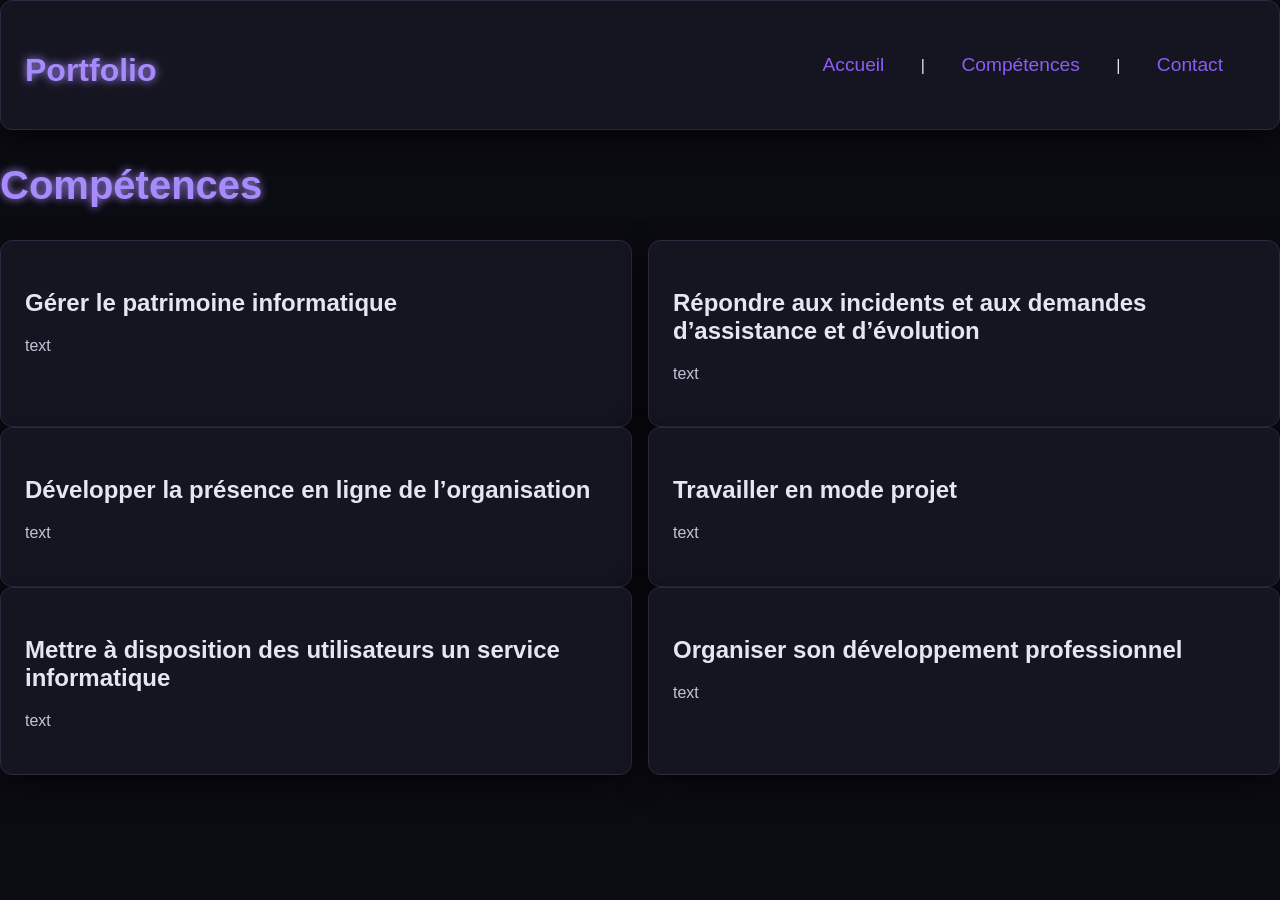
==== competences.html @ 0cbc10e7 "Add files via upload" ====
<!DOCTYPE html>
<html lang="fr">
<head>
  <meta charset="UTF-8">
  <meta name="viewport" content="width=device-width, initial-scale=1.0">
  <title>Portfolio</title>
  <link rel="stylesheet" href="css/style.css">
</head>

<body>

<header class="card" style="display:flex; justify-content:space-between; align-items:center;">
  <h2 class="glow">Portfolio</h2>
  <nav>
    <a href="index.html">Accueil</a> |
    <a href="competences.html">Compétences</a> |
    <a href="#">Contact</a>
  </nav>
</header>

<section style="margin: 2rem 0;">
  <h1 class="glow">Compétences</h1>
</section>

<section style="display:grid; grid-template-columns: repeat(auto-fit, minmax(250px, 1fr)); gap:1rem;">
  <div class="card">
    <h3>Gérer le patrimoine informatique</h3>
    <p>text</p>
  </div>

  <div class="card">
    <h3>Répondre aux incidents et aux demandes d’assistance et d’évolution</h3>
    <p>text</p>
  </div>
</section>

<section style="display:grid; grid-template-columns: repeat(auto-fit, minmax(250px, 1fr)); gap:1rem;">
  <div class="card">
    <h3>Développer la présence en ligne de l’organisation</h3>
    <p>text</p>
  </div>

  <div class="card">
   <h3>Travailler en mode projet</h3>
    <p>text</p>
  </div>
</section>

<section style="display:grid; grid-template-columns: repeat(auto-fit, minmax(250px, 1fr)); gap:1rem;">
  <div class="card">
    <h3>Mettre à disposition des utilisateurs un service informatique</h3>
    <p>text</p>
  </div>

  <div class="card">
    <h3>Organiser son développement professionnel</h3>
    <p>text</p>
  </div>
</section>

</body>
</html>
---- css/style.css ----
:root {
  /* Backgrounds */
  --bg-main: #0b0b12;
  --bg-surface: #151522;
  --bg-elevated: #1f1f35;

  /* Text */
  --text-primary: #e6e6f2;
  --text-secondary: #c3c3d6;
  --text-muted: #a8a8c0;;
  /*--text-muted: #6b6b8a;*/

  /* Accent (purple vibes) */
  --accent-primary: #6d28d9;
  --accent-secondary: #8b5cf6;
  --accent-glow: #a78bfa;

  /* Borders & UI */
  --border: #2a2a40;
  --shadow: rgba(0, 0, 0, 0.6);
}

/* === GLOBAL === */
body {
  background-color: var(--bg-main);
  color: var(--text-primary);
  font-family: 'Segoe UI', sans-serif;
  margin: 0;
  padding: 0;
}

/* === TITLES === */
h1, h2, h3, h4 {
  color: var(--text-primary);
  margin-bottom: 0.5em;
}

h1 {
  font-size: 2.5rem;
  color: var(--accent-glow);
}

h2 {
  font-size: 2rem;
}

h3 {
  font-size: 1.5rem;
}

/* === TEXT === */
p {
  color: var(--text-secondary);
  line-height: 1.6;
}

small {
  color: var(--text-muted);
}

/* === CONTAINERS === */
.card {
  background: var(--bg-surface);
  padding: 1.5rem;
  border-radius: 12px;
  border: 1px solid var(--border);
  box-shadow: 0 10px 30px var(--shadow);
}

/* === BUTTONS === */
button {
  background: var(--accent-primary);
  color: white;
  border: none;
  padding: 0.7rem 1.4rem;
  border-radius: 8px;
  cursor: pointer;
  font-weight: 500;
  transition: all 0.2s ease;
}

button:hover {
  background: var(--accent-secondary);
  box-shadow: 0 0 10px var(--accent-glow);
  transform: translateY(-1px);
}

button:active {
  transform: scale(0.98);
}

/* Secondary button */
.button-secondary {
  background: transparent;
  border: 1px solid var(--accent-secondary);
  color: var(--accent-secondary);
}

.button-secondary:hover {
  background: var(--accent-secondary);
  color: white;
}

/* === LINKS === */
a {
  color: var(--accent-secondary);
  text-decoration: none;
}

a:hover {
  color: var(--accent-glow);
  text-shadow: 0 0 5px var(--accent-glow);
}

/* === INPUTS === */
input, textarea {
  background: var(--bg-elevated);
  border: 1px solid var(--border);
  color: var(--text-primary);
  padding: 0.6rem;
  border-radius: 6px;
  outline: none;
  transition: border 0.2s ease;
}

input:focus, textarea:focus {
  border-color: var(--accent-secondary);
  box-shadow: 0 0 5px var(--accent-secondary);
}

/* === SCROLLBAR (optional cool effect) === */
::-webkit-scrollbar {
  width: 8px;
}

::-webkit-scrollbar-track {
  background: var(--bg-main);
}

::-webkit-scrollbar-thumb {
  background: var(--accent-primary);
  border-radius: 4px;
}

::-webkit-scrollbar-thumb:hover {
  background: var(--accent-secondary);
}

/* === GLOW EFFECT UTILITY === */
.glow {
  color: var(--accent-glow);
  text-shadow: 0 0 8px var(--accent-glow);
}

/* === HOVER CARD EFFECT === */
.card:hover {
  border-color: var(--accent-secondary);
  box-shadow: 0 0 15px var(--accent-secondary);
  transform: translateY(-2px);
  transition: 0.2s ease;
}

    header nav a {
      font-size: 1.2rem;
      margin: 0 1rem;
      padding: 0.5rem 1rem;
      display: inline-block;
    }

    header {
      justify-content: center;
    }
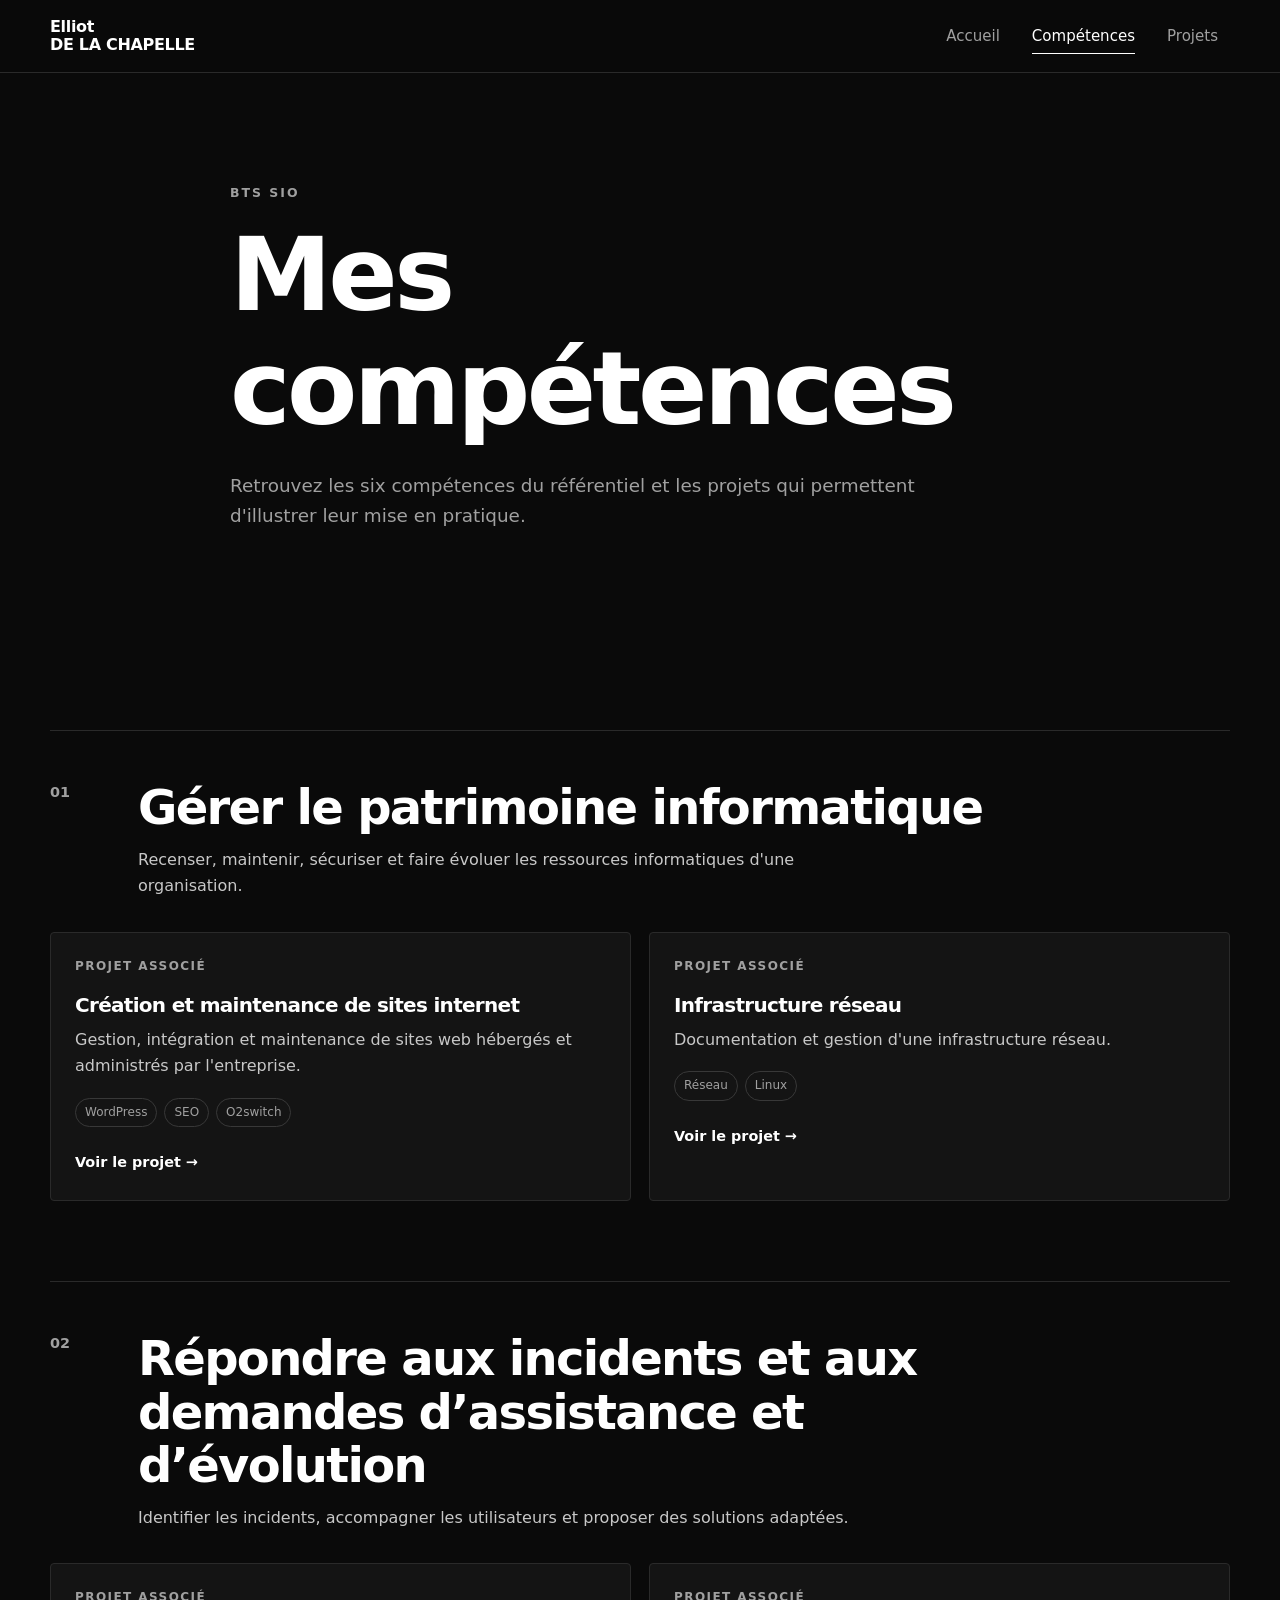
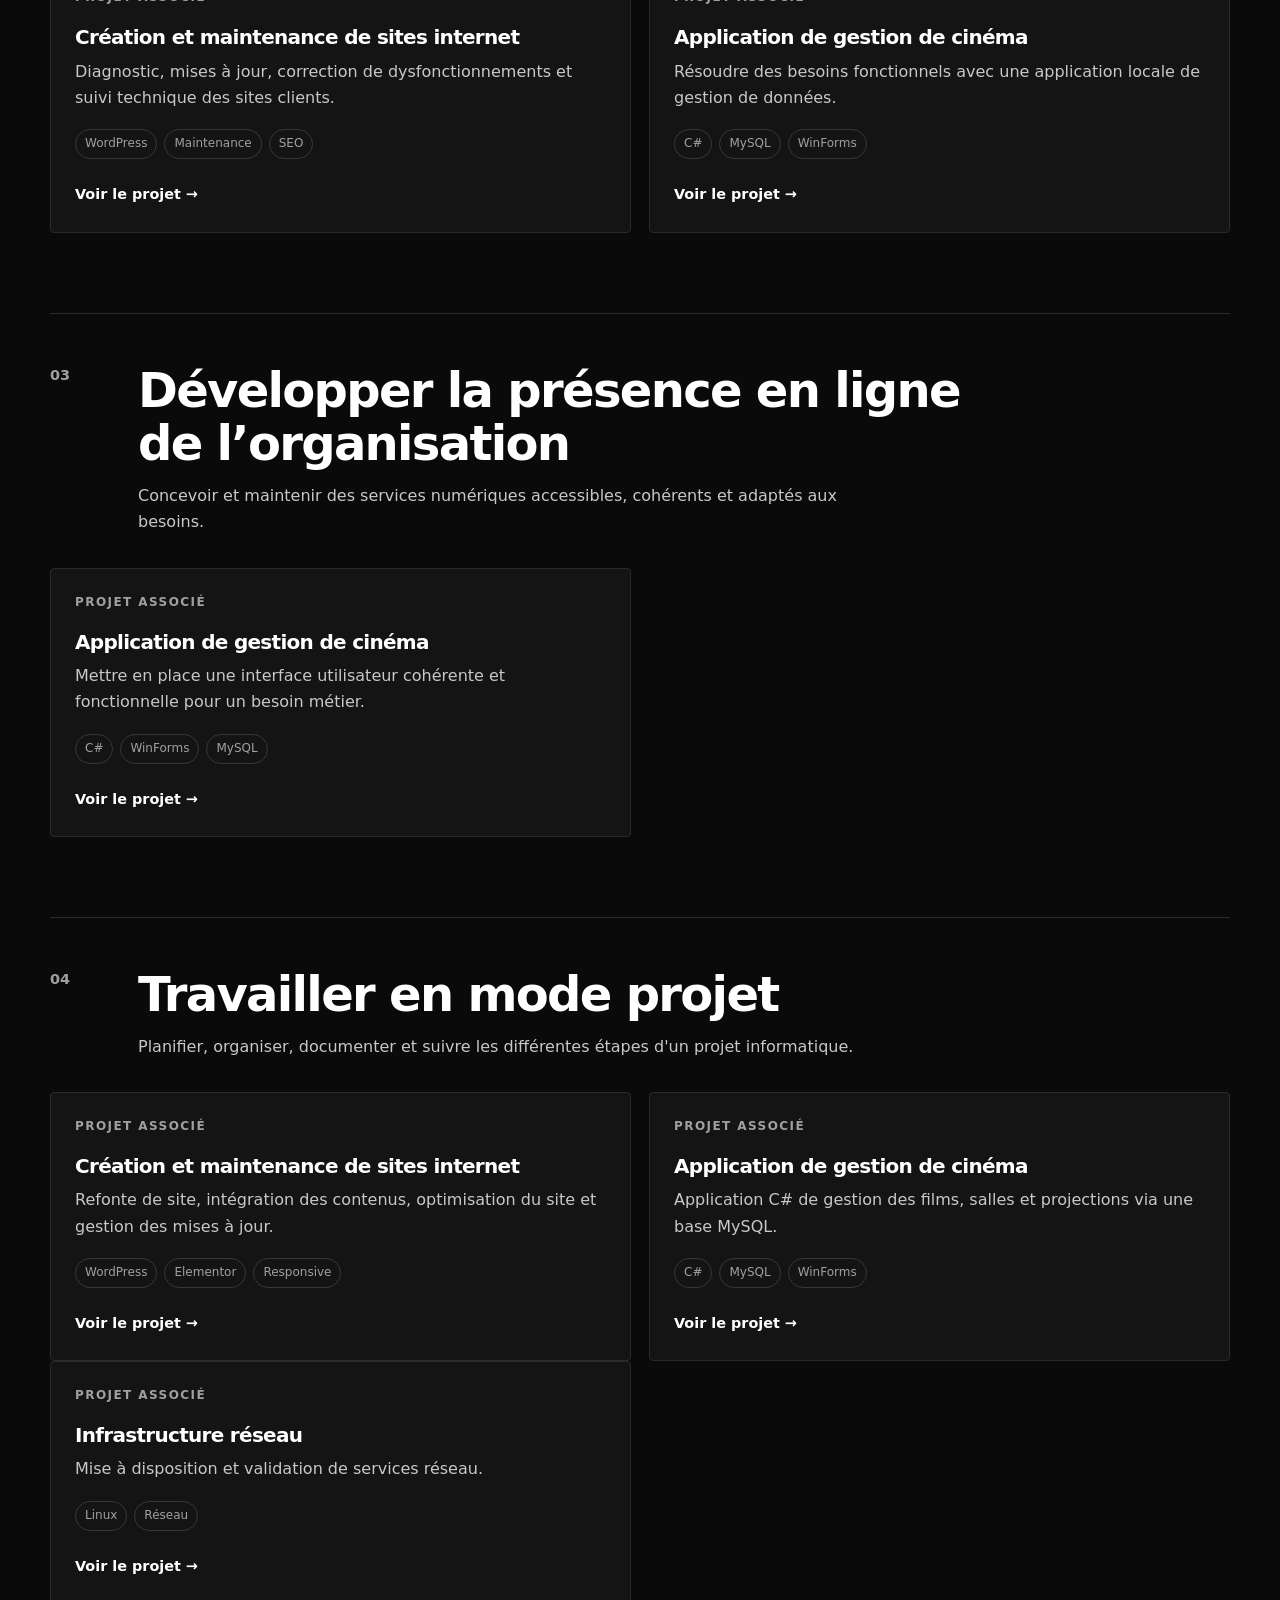
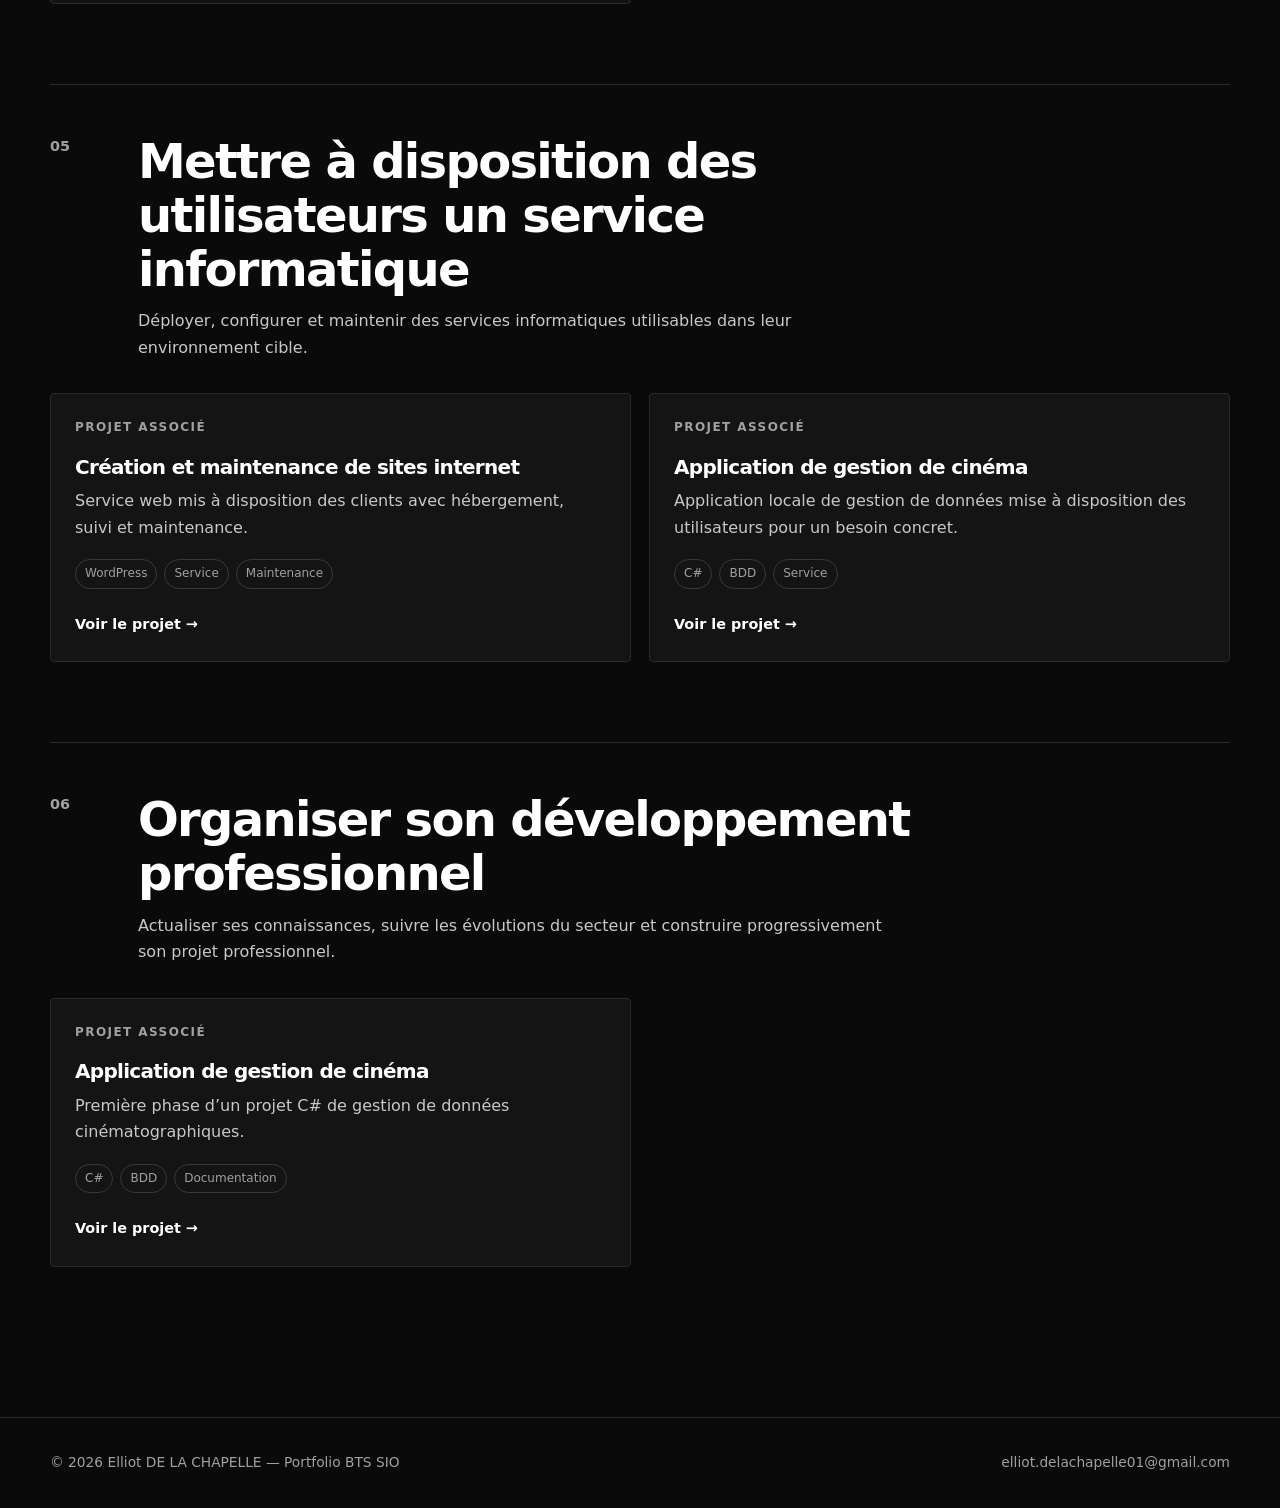
==== commit 959d9a6b: "V1 ajout projets 1(réseau) et 2(cénima c#) + stage 1erannée" ====
--- a/competences.html
+++ b/competences.html
@@ -1,62 +1,298 @@
-<!DOCTYPE html>
-<html lang="fr">
-<head>
-  <meta charset="UTF-8">
-  <meta name="viewport" content="width=device-width, initial-scale=1.0">
-  <title>Portfolio</title>
-  <link rel="stylesheet" href="css/style.css">
-</head>
-
-<body>
-
-<header class="card" style="display:flex; justify-content:space-between; align-items:center;">
-  <h2 class="glow">Portfolio</h2>
-  <nav>
-    <a href="index.html">Accueil</a> |
-    <a href="competences.html">Compétences</a> |
-    <a href="#">Contact</a>
-  </nav>
-</header>
-
-<section style="margin: 2rem 0;">
-  <h1 class="glow">Compétences</h1>
-</section>
-
-<section style="display:grid; grid-template-columns: repeat(auto-fit, minmax(250px, 1fr)); gap:1rem;">
-  <div class="card">
-    <h3>Gérer le patrimoine informatique</h3>
-    <p>text</p>
-  </div>
-
-  <div class="card">
-    <h3>Répondre aux incidents et aux demandes d’assistance et d’évolution</h3>
-    <p>text</p>
-  </div>
-</section>
-
-<section style="display:grid; grid-template-columns: repeat(auto-fit, minmax(250px, 1fr)); gap:1rem;">
-  <div class="card">
-    <h3>Développer la présence en ligne de l’organisation</h3>
-    <p>text</p>
-  </div>
-
-  <div class="card">
-   <h3>Travailler en mode projet</h3>
-    <p>text</p>
-  </div>
-</section>
-
-<section style="display:grid; grid-template-columns: repeat(auto-fit, minmax(250px, 1fr)); gap:1rem;">
-  <div class="card">
-    <h3>Mettre à disposition des utilisateurs un service informatique</h3>
-    <p>text</p>
-  </div>
-
-  <div class="card">
-    <h3>Organiser son développement professionnel</h3>
-    <p>text</p>
-  </div>
-</section>
-
-</body>
-</html>+<!DOCTYPE html>
+<html lang="fr">
+<head>
+    <meta charset="UTF-8">
+    <meta name="viewport" content="width=device-width, initial-scale=1.0">
+    <meta name="description" content="Compétences BTS SIO d'Elliot DE LA CHAPELLE et projets associés.">
+    <title>Compétences — Portfolio Elliot DE LA CHAPELLE</title>
+    <link rel="stylesheet" href="css/style.css">
+</head>
+<body>
+    <header class="site-header">
+        <nav class="navbar container" aria-label="Navigation principale">
+            <a class="brand" href="index.html"><span>Elliot</span><span>DE LA CHAPELLE</span></a>
+            <div class="nav-links">
+                <a class="nav-link" href="index.html">Accueil</a>
+                <a class="nav-link active" href="competences.html" aria-current="page">Compétences</a>
+                <a class="nav-link" href="projets.html">Projets</a>
+            </div>
+        </nav>
+    </header>
+
+    <main>
+        <section class="page-hero section">
+            <div class="container narrow">
+                <p class="eyebrow">BTS SIO</p>
+                <h1>Mes compétences</h1>
+                <p class="lead">
+                    Retrouvez les six compétences du référentiel et les projets qui
+                    permettent d'illustrer leur mise en pratique.
+                </p>
+            </div>
+        </section>
+
+        <section class="section">
+            <div class="container competence-list">
+
+                <!-- COMPÉTENCE 1 -->
+                <article class="competence-block" id="patrimoine">
+                    <div class="competence-header">
+                        <span class="competence-number">01</span>
+                        <div>
+                            <h2>Gérer le patrimoine informatique</h2>
+                            <p>
+                                Recenser, maintenir, sécuriser et faire évoluer les ressources
+                                informatiques d'une organisation.
+                            </p>
+                        </div>
+                    </div>
+
+                    <div class="project-grid">
+                        <a class="project-card compact" href="projets/site-web.html">
+                            <div class="project-card-content">
+                                <p class="card-kicker">Projet associé</p>
+                                <h3>Création et maintenance de sites internet</h3>
+                                <p>Gestion, intégration et maintenance de sites web hébergés et administrés par l'entreprise.</p>
+                                <div class="tag-list">
+                                    <span class="tag">WordPress</span>
+                                    <span class="tag">SEO</span>
+                                    <span class="tag">O2switch</span>
+                                </div>
+                                <span class="project-arrow">Voir le projet →</span>
+                            </div>
+                        </a>
+
+                        <a class="project-card compact" href="projets/infrastructure-reseau.html">
+                            <div class="project-card-content">
+                                <p class="card-kicker">Projet associé</p>
+                                <h3>Infrastructure réseau</h3>
+                                <p>Documentation et gestion d'une infrastructure réseau.</p>
+                                <div class="tag-list">
+                                    <span class="tag">Réseau</span>
+                                    <span class="tag">Linux</span>
+                                </div>
+                                <span class="project-arrow">Voir le projet →</span>
+                            </div>
+                        </a>
+                    </div>
+                </article>
+
+                <!-- COMPÉTENCE 2 -->
+                <article class="competence-block" id="incidents">
+                    <div class="competence-header">
+                        <span class="competence-number">02</span>
+                        <div>
+                            <h2>Répondre aux incidents et aux demandes d’assistance et d’évolution</h2>
+                            <p>
+                                Identifier les incidents, accompagner les utilisateurs et
+                                proposer des solutions adaptées.
+                            </p>
+                        </div>
+                    </div>
+
+                    <div class="project-grid">
+                        <a class="project-card compact" href="projets/site-web.html">
+                            <div class="project-card-content">
+                                <p class="card-kicker">Projet associé</p>
+                                <h3>Création et maintenance de sites internet</h3>
+                                <p>Diagnostic, mises à jour, correction de dysfonctionnements et suivi technique des sites clients.</p>
+                                <div class="tag-list">
+                                    <span class="tag">WordPress</span>
+                                    <span class="tag">Maintenance</span>
+                                    <span class="tag">SEO</span>
+                                </div>
+                                <span class="project-arrow">Voir le projet →</span>
+                            </div>
+                        </a>
+
+                        <a class="project-card compact" href="projets/application.html">
+                            <div class="project-card-content">
+                                <p class="card-kicker">Projet associé</p>
+                                <h3>Application de gestion de cinéma</h3>
+                                <p>Résoudre des besoins fonctionnels avec une application locale de gestion de données.</p>
+                                <div class="tag-list">
+                                    <span class="tag">C#</span>
+                                    <span class="tag">MySQL</span>
+                                    <span class="tag">WinForms</span>
+                                </div>
+                                <span class="project-arrow">Voir le projet →</span>
+                            </div>
+                        </a>
+                    </div>
+                </article>
+
+                <!-- COMPÉTENCE 3 -->
+                <article class="competence-block" id="presence-en-ligne">
+                    <div class="competence-header">
+                        <span class="competence-number">03</span>
+                        <div>
+                            <h2>Développer la présence en ligne de l’organisation</h2>
+                            <p>
+                                Concevoir et maintenir des services numériques accessibles,
+                                cohérents et adaptés aux besoins.
+                            </p>
+                        </div>
+                    </div>
+
+                    <div class="project-grid">
+                        <a class="project-card compact" href="projets/application.html">
+                            <div class="project-card-content">
+                                <p class="card-kicker">Projet associé</p>
+                                <h3>Application de gestion de cinéma</h3>
+                                <p>Mettre en place une interface utilisateur cohérente et fonctionnelle pour un besoin métier.</p>
+                                <div class="tag-list">
+                                    <span class="tag">C#</span>
+                                    <span class="tag">WinForms</span>
+                                    <span class="tag">MySQL</span>
+                                </div>
+                                <span class="project-arrow">Voir le projet →</span>
+                            </div>
+                        </a>
+                    </div>
+                </article>
+
+                <!-- COMPÉTENCE 4 -->
+                <article class="competence-block" id="mode-projet">
+                    <div class="competence-header">
+                        <span class="competence-number">04</span>
+                        <div>
+                            <h2>Travailler en mode projet</h2>
+                            <p>
+                                Planifier, organiser, documenter et suivre les différentes
+                                étapes d'un projet informatique.
+                            </p>
+                        </div>
+                    </div>
+
+                    <div class="project-grid">
+                        <a class="project-card compact" href="projets/site-web.html">
+                            <div class="project-card-content">
+                                <p class="card-kicker">Projet associé</p>
+                                <h3>Création et maintenance de sites internet</h3>
+                                <p>Refonte de site, intégration des contenus, optimisation du site et gestion des mises à jour.</p>
+                                <div class="tag-list">
+                                    <span class="tag">WordPress</span>
+                                    <span class="tag">Elementor</span>
+                                    <span class="tag">Responsive</span>
+                                </div>
+                                <span class="project-arrow">Voir le projet →</span>
+                            </div>
+                        </a>
+
+                        <a class="project-card compact" href="projets/application.html">
+                            <div class="project-card-content">
+                                <p class="card-kicker">Projet associé</p>
+                                <h3>Application de gestion de cinéma</h3>
+                                <p>Application C# de gestion des films, salles et projections via une base MySQL.</p>
+                                <div class="tag-list">
+                                    <span class="tag">C#</span>
+                                    <span class="tag">MySQL</span>
+                                    <span class="tag">WinForms</span>
+                                </div>
+                                <span class="project-arrow">Voir le projet →</span>
+                            </div>
+                        </a>
+                    </div>
+
+                    <div class="project-grid">
+                        <a class="project-card compact" href="projets/infrastructure-reseau.html">
+                            <div class="project-card-content">
+                                <p class="card-kicker">Projet associé</p>
+                                <h3>Infrastructure réseau</h3>
+                                <p>Mise à disposition et validation de services réseau.</p>
+                                <div class="tag-list">
+                                    <span class="tag">Linux</span>
+                                    <span class="tag">Réseau</span>
+                                </div>
+                                <span class="project-arrow">Voir le projet →</span>
+                            </div>
+                        </a>
+                    </div>
+                </article>
+
+                <!-- COMPÉTENCE 5 -->
+                <article class="competence-block" id="service">
+                    <div class="competence-header">
+                        <span class="competence-number">05</span>
+                        <div>
+                            <h2>Mettre à disposition des utilisateurs un service informatique</h2>
+                            <p>
+                                Déployer, configurer et maintenir des services informatiques
+                                utilisables dans leur environnement cible.
+                            </p>
+                        </div>
+                    </div>
+
+                    <div class="project-grid">
+                        <a class="project-card compact" href="projets/site-web.html">
+                            <div class="project-card-content">
+                                <p class="card-kicker">Projet associé</p>
+                                <h3>Création et maintenance de sites internet</h3>
+                                <p>Service web mis à disposition des clients avec hébergement, suivi et maintenance.</p>
+                                <div class="tag-list">
+                                    <span class="tag">WordPress</span>
+                                    <span class="tag">Service</span>
+                                    <span class="tag">Maintenance</span>
+                                </div>
+                                <span class="project-arrow">Voir le projet →</span>
+                            </div>
+                        </a>
+
+                        <a class="project-card compact" href="projets/application.html">
+                            <div class="project-card-content">
+                                <p class="card-kicker">Projet associé</p>
+                                <h3>Application de gestion de cinéma</h3>
+                                <p>Application locale de gestion de données mise à disposition des utilisateurs pour un besoin concret.</p>
+                                <div class="tag-list">
+                                    <span class="tag">C#</span>
+                                    <span class="tag">BDD</span>
+                                    <span class="tag">Service</span>
+                                </div>
+                                <span class="project-arrow">Voir le projet →</span>
+                            </div>
+                        </a>
+                    </div>
+                </article>
+
+                <!-- COMPÉTENCE 6 -->
+                <article class="competence-block" id="developpement-professionnel">
+                    <div class="competence-header">
+                        <span class="competence-number">06</span>
+                        <div>
+                            <h2>Organiser son développement professionnel</h2>
+                            <p>
+                                Actualiser ses connaissances, suivre les évolutions du secteur
+                                et construire progressivement son projet professionnel.
+                            </p>
+                        </div>
+                    </div>
+
+                    <div class="project-grid">
+                        <a class="project-card compact" href="projets/application.html">
+                            <div class="project-card-content">
+                                <p class="card-kicker">Projet associé</p>
+                                <h3>Application de gestion de cinéma</h3>
+                                <p>Première phase d’un projet C# de gestion de données cinématographiques.</p>
+                                <div class="tag-list">
+                                    <span class="tag">C#</span>
+                                    <span class="tag">BDD</span>
+                                    <span class="tag">Documentation</span>
+                                </div>
+                                <span class="project-arrow">Voir le projet →</span>
+                            </div>
+                        </a>
+                    </div>
+                </article>
+
+            </div>
+        </section>
+    </main>
+
+    <footer class="site-footer">
+        <div class="container footer-inner">
+            <p>© 2026 Elliot DE LA CHAPELLE — Portfolio BTS SIO</p>
+            <a href="mailto:elliot.delachapelle01@gmail.com">elliot.delachapelle01@gmail.com</a>
+        </div>
+    </footer>
+</body>
+</html>
--- a/css/style.css
+++ b/css/style.css
@@ -1,172 +1,793 @@
-:root {
-  /* Backgrounds */
-  --bg-main: #0b0b12;
-  --bg-surface: #151522;
-  --bg-elevated: #1f1f35;
-
-  /* Text */
-  --text-primary: #e6e6f2;
-  --text-secondary: #c3c3d6;
-  --text-muted: #a8a8c0;;
-  /*--text-muted: #6b6b8a;*/
-
-  /* Accent (purple vibes) */
-  --accent-primary: #6d28d9;
-  --accent-secondary: #8b5cf6;
-  --accent-glow: #a78bfa;
-
-  /* Borders & UI */
-  --border: #2a2a40;
-  --shadow: rgba(0, 0, 0, 0.6);
-}
-
-/* === GLOBAL === */
-body {
-  background-color: var(--bg-main);
-  color: var(--text-primary);
-  font-family: 'Segoe UI', sans-serif;
-  margin: 0;
-  padding: 0;
-}
-
-/* === TITLES === */
-h1, h2, h3, h4 {
-  color: var(--text-primary);
-  margin-bottom: 0.5em;
-}
-
-h1 {
-  font-size: 2.5rem;
-  color: var(--accent-glow);
-}
-
-h2 {
-  font-size: 2rem;
-}
-
-h3 {
-  font-size: 1.5rem;
-}
-
-/* === TEXT === */
-p {
-  color: var(--text-secondary);
-  line-height: 1.6;
-}
-
-small {
-  color: var(--text-muted);
-}
-
-/* === CONTAINERS === */
-.card {
-  background: var(--bg-surface);
-  padding: 1.5rem;
-  border-radius: 12px;
-  border: 1px solid var(--border);
-  box-shadow: 0 10px 30px var(--shadow);
-}
-
-/* === BUTTONS === */
-button {
-  background: var(--accent-primary);
-  color: white;
-  border: none;
-  padding: 0.7rem 1.4rem;
-  border-radius: 8px;
-  cursor: pointer;
-  font-weight: 500;
-  transition: all 0.2s ease;
-}
-
-button:hover {
-  background: var(--accent-secondary);
-  box-shadow: 0 0 10px var(--accent-glow);
-  transform: translateY(-1px);
-}
-
-button:active {
-  transform: scale(0.98);
-}
-
-/* Secondary button */
-.button-secondary {
-  background: transparent;
-  border: 1px solid var(--accent-secondary);
-  color: var(--accent-secondary);
-}
-
-.button-secondary:hover {
-  background: var(--accent-secondary);
-  color: white;
-}
-
-/* === LINKS === */
-a {
-  color: var(--accent-secondary);
-  text-decoration: none;
-}
-
-a:hover {
-  color: var(--accent-glow);
-  text-shadow: 0 0 5px var(--accent-glow);
-}
-
-/* === INPUTS === */
-input, textarea {
-  background: var(--bg-elevated);
-  border: 1px solid var(--border);
-  color: var(--text-primary);
-  padding: 0.6rem;
-  border-radius: 6px;
-  outline: none;
-  transition: border 0.2s ease;
-}
-
-input:focus, textarea:focus {
-  border-color: var(--accent-secondary);
-  box-shadow: 0 0 5px var(--accent-secondary);
-}
-
-/* === SCROLLBAR (optional cool effect) === */
-::-webkit-scrollbar {
-  width: 8px;
-}
-
-::-webkit-scrollbar-track {
-  background: var(--bg-main);
-}
-
-::-webkit-scrollbar-thumb {
-  background: var(--accent-primary);
-  border-radius: 4px;
-}
-
-::-webkit-scrollbar-thumb:hover {
-  background: var(--accent-secondary);
-}
-
-/* === GLOW EFFECT UTILITY === */
-.glow {
-  color: var(--accent-glow);
-  text-shadow: 0 0 8px var(--accent-glow);
-}
-
-/* === HOVER CARD EFFECT === */
-.card:hover {
-  border-color: var(--accent-secondary);
-  box-shadow: 0 0 15px var(--accent-secondary);
-  transform: translateY(-2px);
-  transition: 0.2s ease;
-}
-
-    header nav a {
-      font-size: 1.2rem;
-      margin: 0 1rem;
-      padding: 0.5rem 1rem;
-      display: inline-block;
-    }
-
-    header {
-      justify-content: center;
-    }+/* ==========================================================
+   PORTFOLIO BTS SIO — FEUILLE DE STYLE UNIQUE
+   Site 100 % statique : HTML + CSS, sans JavaScript.
+   ========================================================== */
+
+:root {
+    --background: #0a0a0a;
+    --surface: #141414;
+    --surface-light: #1c1c1c;
+    --text: #ffffff;
+    --text-muted: #a0a0a0;
+    --text-soft: #c8c8c8;
+    --border: #2a2a2a;
+    --border-light: #383838;
+    --max-width: 1180px;
+    --radius: 4px;
+    --shadow: 0 10px 30px rgba(0, 0, 0, 0.16);
+    --transition: 180ms ease;
+}
+
+/* ---------- RESET / BASE ---------- */
+
+* {
+    box-sizing: border-box;
+}
+
+html {
+    scroll-behavior: smooth;
+}
+
+body {
+    margin: 0;
+    min-width: 320px;
+    background: var(--background);
+    color: var(--text);
+    font-family: Inter, ui-sans-serif, system-ui, -apple-system, BlinkMacSystemFont, "Segoe UI", sans-serif;
+    font-size: 16px;
+    line-height: 1.65;
+}
+
+img {
+    display: block;
+    max-width: 100%;
+}
+
+a {
+    color: inherit;
+}
+
+button,
+a {
+    -webkit-tap-highlight-color: transparent;
+}
+
+::selection {
+    background: var(--text);
+    color: var(--background);
+}
+
+/* ---------- ACCESSIBILITÉ ---------- */
+
+:focus-visible {
+    outline: 2px solid var(--text);
+    outline-offset: 4px;
+}
+
+/* ---------- LAYOUT ---------- */
+
+.container {
+    width: min(calc(100% - 40px), var(--max-width));
+    margin-inline: auto;
+}
+
+.narrow {
+    max-width: 820px;
+}
+
+.section {
+    padding: 110px 0;
+}
+
+.section-border {
+    border-top: 1px solid var(--border);
+}
+
+.grid {
+    display: grid;
+    gap: 20px;
+}
+
+.grid-3 {
+    grid-template-columns: repeat(3, minmax(0, 1fr));
+}
+
+/* ---------- NAVBAR ---------- */
+
+.site-header {
+    position: sticky;
+    top: 0;
+    z-index: 20;
+    background: rgba(10, 10, 10, 0.96);
+    border-bottom: 1px solid var(--border);
+}
+
+.navbar {
+    min-height: 72px;
+    display: flex;
+    align-items: center;
+    justify-content: space-between;
+    gap: 24px;
+}
+
+.brand {
+    display: flex;
+    flex-direction: column;
+    color: var(--text);
+    text-decoration: none;
+    font-weight: 700;
+    letter-spacing: -0.02em;
+    line-height: 1.1;
+}
+
+.nav-links {
+    display: flex;
+    align-items: center;
+    gap: 8px;
+}
+
+.nav-link {
+    position: relative;
+    padding: 10px 12px;
+    color: var(--text-muted);
+    text-decoration: none;
+    font-size: 0.94rem;
+    transition: color var(--transition);
+}
+
+.nav-link:hover,
+.nav-link.active {
+    color: var(--text);
+}
+
+.nav-link.active::after {
+    content: "";
+    position: absolute;
+    right: 12px;
+    bottom: 4px;
+    left: 12px;
+    height: 1px;
+    background: var(--text);
+}
+
+/* ---------- TYPOGRAPHIE ---------- */
+
+h1,
+h2,
+h3,
+p {
+    margin-top: 0;
+}
+
+h1,
+h2,
+h3 {
+    line-height: 1.12;
+    letter-spacing: -0.035em;
+}
+
+h1 {
+    margin-bottom: 24px;
+    font-size: clamp(3rem, 8vw, 6.8rem);
+    font-weight: 750;
+}
+
+h1 span {
+    color: var(--text-muted);
+    font-size: 0.8em;
+}
+
+h2 {
+    margin-bottom: 18px;
+    font-size: clamp(2rem, 4vw, 3.4rem);
+}
+
+h3 {
+    margin-bottom: 10px;
+    font-size: 1.25rem;
+}
+
+p {
+    color: var(--text-soft);
+}
+
+.lead {
+    max-width: 700px;
+    color: var(--text-muted);
+    font-size: 1.15rem;
+}
+
+.eyebrow {
+    margin-bottom: 14px;
+    color: var(--text-muted);
+    font-size: 0.78rem;
+    font-weight: 700;
+    letter-spacing: 0.16em;
+    text-transform: uppercase;
+}
+
+.section-heading {
+    max-width: 760px;
+    margin-bottom: 48px;
+}
+
+.section-heading p:last-child {
+    margin-bottom: 0;
+}
+
+.section-heading-row {
+    max-width: none;
+    display: flex;
+    align-items: end;
+    justify-content: space-between;
+    gap: 30px;
+}
+
+/* ---------- HERO ---------- */
+
+.hero {
+    min-height: calc(100vh - 72px);
+    display: flex;
+    align-items: center;
+}
+
+.hero-grid {
+    display: grid;
+    grid-template-columns: minmax(0, 1.5fr) minmax(260px, 0.7fr);
+    gap: 80px;
+    align-items: center;
+}
+
+.hero-role {
+    margin-bottom: 20px;
+    color: var(--text);
+    font-size: 1.15rem;
+    font-weight: 600;
+}
+
+.button-group {
+    display: flex;
+    flex-wrap: wrap;
+    gap: 12px;
+    margin-top: 34px;
+}
+
+.profile-frame {
+    position: relative;
+    aspect-ratio: 4 / 5;
+    overflow: hidden;
+    background: var(--surface);
+    border: 1px solid var(--border);
+}
+
+.profile-frame img {
+    width: 100%;
+    height: 100%;
+    object-fit: cover;
+}
+
+.profile-placeholder {
+    position: absolute;
+    inset: 0;
+    display: grid;
+    place-items: center;
+    align-content: center;
+    gap: 8px;
+    padding: 30px;
+    text-align: center;
+    color: var(--text-muted);
+}
+
+.profile-placeholder span {
+    font-size: 2rem;
+    font-weight: 700;
+    letter-spacing: 0.1em;
+}
+
+.profile-placeholder small {
+    max-width: 230px;
+}
+
+/* ---------- BUTTONS / LINKS ---------- */
+
+.button {
+    display: inline-flex;
+    align-items: center;
+    justify-content: center;
+    min-height: 46px;
+    padding: 10px 18px;
+    border: 1px solid var(--border-light);
+    border-radius: var(--radius);
+    text-decoration: none;
+    font-size: 0.94rem;
+    font-weight: 650;
+    transition:
+        background var(--transition),
+        border-color var(--transition),
+        color var(--transition),
+        transform var(--transition);
+}
+
+.button:hover {
+    transform: translateY(-1px);
+}
+
+.button-primary {
+    background: var(--text);
+    border-color: var(--text);
+    color: var(--background);
+}
+
+.button-primary:hover {
+    background: var(--text-soft);
+    border-color: var(--text-soft);
+}
+
+.button-secondary {
+    background: transparent;
+    color: var(--text);
+}
+
+.button-secondary:hover {
+    background: var(--surface);
+    border-color: var(--border-light);
+}
+
+.text-link {
+    color: var(--text);
+    text-decoration: none;
+    white-space: nowrap;
+    font-weight: 650;
+}
+
+.text-link:hover,
+.project-arrow:hover {
+    text-decoration: underline;
+}
+
+/* ---------- CARDS ---------- */
+
+.card {
+    min-height: 100%;
+    padding: 28px;
+    background: var(--surface);
+    border: 1px solid var(--border);
+    border-radius: var(--radius);
+}
+
+.card-number {
+    margin-bottom: 30px;
+    color: var(--text-muted);
+    font-size: 0.8rem;
+    font-weight: 700;
+}
+
+.card p:last-child {
+    margin-bottom: 0;
+}
+
+.card-kicker {
+    margin-bottom: 12px;
+    color: var(--text-muted);
+    font-size: 0.75rem;
+    font-weight: 700;
+    letter-spacing: 0.12em;
+    text-transform: uppercase;
+}
+
+/* ---------- PROJECT CARDS ---------- */
+
+.project-card {
+    display: block;
+    overflow: hidden;
+    background: var(--surface);
+    border: 1px solid var(--border);
+    border-radius: var(--radius);
+    color: inherit;
+    text-decoration: none;
+    transition:
+        border-color var(--transition),
+        background var(--transition),
+        transform var(--transition);
+}
+
+.project-card:hover {
+    border-color: var(--border-light);
+    background: var(--surface-light);
+    transform: translateY(-2px);
+}
+
+.project-image {
+    aspect-ratio: 16 / 9;
+    overflow: hidden;
+    background: #101010;
+    border-bottom: 1px solid var(--border);
+}
+
+.project-image img {
+    width: 100%;
+    height: 100%;
+    object-fit: cover;
+}
+
+.project-card-content {
+    padding: 24px;
+}
+
+.project-card-content h2 {
+    font-size: 1.35rem;
+}
+
+.project-card-content p {
+    margin-bottom: 18px;
+}
+
+.tag-list {
+    display: flex;
+    flex-wrap: wrap;
+    gap: 7px;
+    margin: 16px 0 22px;
+}
+
+.tag {
+    display: inline-flex;
+    padding: 4px 9px;
+    border: 1px solid var(--border-light);
+    border-radius: 999px;
+    color: var(--text-muted);
+    font-size: 0.75rem;
+}
+
+.project-skills {
+    padding-top: 14px;
+    border-top: 1px solid var(--border);
+    font-size: 0.86rem;
+}
+
+.project-arrow {
+    display: inline-block;
+    color: var(--text);
+    font-size: 0.9rem;
+    font-weight: 650;
+}
+
+.project-grid {
+    display: grid;
+    grid-template-columns: repeat(2, minmax(0, 1fr));
+    gap: 18px;
+}
+
+.project-card.compact .project-card-content {
+    padding: 24px;
+}
+
+/* ---------- COMPÉTENCES ---------- */
+
+.competence-list {
+    display: grid;
+    gap: 80px;
+}
+
+.competence-block {
+    padding-top: 50px;
+    border-top: 1px solid var(--border);
+    scroll-margin-top: 100px;
+}
+
+.competence-header {
+    display: grid;
+    grid-template-columns: 64px minmax(0, 1fr);
+    gap: 24px;
+    margin-bottom: 32px;
+}
+
+.competence-header h2 {
+    max-width: 850px;
+    margin-bottom: 12px;
+    font-size: clamp(1.8rem, 4vw, 3rem);
+}
+
+.competence-header p {
+    max-width: 760px;
+    margin-bottom: 0;
+}
+
+.competence-number {
+    color: var(--text-muted);
+    font-size: 0.9rem;
+    font-weight: 700;
+}
+
+/* ---------- CV ---------- */
+
+.cv-wrapper {
+    max-width: 900px;
+}
+
+.cv-preview {
+    width: 100%;
+    height: 680px;
+    overflow: hidden;
+    background: var(--surface);
+    border: 1px solid var(--border);
+}
+
+.cv-preview iframe {
+    width: 100%;
+    height: 100%;
+    border: 0;
+}
+
+.cv-actions {
+    display: flex;
+    justify-content: flex-start;
+    margin-top: 18px;
+}
+
+/* ---------- PAGE HERO ---------- */
+
+.page-hero {
+    padding-bottom: 70px;
+}
+
+.page-hero h1 {
+    max-width: 950px;
+}
+
+/* ---------- PROJECT DETAIL ---------- */
+
+.project-detail-header {
+    padding-bottom: 70px;
+}
+
+.project-detail-header h1 {
+    max-width: 1000px;
+    font-size: clamp(2.8rem, 7vw, 5.8rem);
+}
+
+.detail-meta {
+    display: flex;
+    flex-wrap: wrap;
+    gap: 8px;
+    margin-top: 28px;
+}
+
+.detail-layout {
+    display: grid;
+    grid-template-columns: minmax(0, 1.5fr) minmax(250px, 0.5fr);
+    gap: 80px;
+    align-items: start;
+}
+
+.detail-content {
+    min-width: 0;
+}
+
+.detail-section {
+    padding: 45px 0;
+    border-top: 1px solid var(--border);
+    scroll-margin-top: 100px;
+}
+
+.detail-section:first-child {
+    padding-top: 0;
+    border-top: 0;
+}
+
+.detail-section h2 {
+    margin-bottom: 22px;
+    font-size: 2rem;
+}
+
+.detail-section ul {
+    padding-left: 22px;
+    color: var(--text-soft);
+}
+
+.detail-section li + li {
+    margin-top: 8px;
+}
+
+.detail-sidebar {
+    position: sticky;
+    top: 110px;
+    padding: 24px;
+    background: var(--surface);
+    border: 1px solid var(--border);
+}
+
+.detail-sidebar h2 {
+    margin-bottom: 18px;
+    font-size: 1.25rem;
+}
+
+.detail-sidebar ul {
+    margin: 0;
+    padding: 0;
+    list-style: none;
+}
+
+.detail-sidebar li + li {
+    margin-top: 10px;
+}
+
+.detail-sidebar a {
+    color: var(--text-soft);
+    text-decoration: none;
+}
+
+.detail-sidebar a:hover {
+    color: var(--text);
+    text-decoration: underline;
+}
+
+.gallery {
+    display: grid;
+    grid-template-columns: repeat(auto-fit, minmax(220px, 1fr));
+    gap: 18px;
+    align-items: start;
+}
+
+.gallery figure {
+    margin: 0;
+    display: flex;
+    flex-direction: column;
+    gap: 8px;
+}
+
+.gallery img {
+    width: 100%;
+    max-width: 320px;
+    margin: 0 auto;
+    border: 1px solid var(--border);
+    display: block;
+    background: #fff;
+}
+
+.gallery figcaption {
+    font-size: 0.82rem;
+    line-height: 1.5;
+    color: var(--text-muted);
+    text-align: center;
+}
+
+.detail-links {
+    display: flex;
+    flex-wrap: wrap;
+    gap: 12px;
+}
+
+/* ---------- FOOTER ---------- */
+
+.site-footer {
+    margin-top: 40px;
+    border-top: 1px solid var(--border);
+}
+
+.footer-inner {
+    min-height: 90px;
+    display: flex;
+    align-items: center;
+    justify-content: space-between;
+    gap: 20px;
+}
+
+.footer-inner p,
+.footer-inner a {
+    margin: 0;
+    color: var(--text-muted);
+    font-size: 0.86rem;
+}
+
+.footer-inner a {
+    text-decoration: none;
+}
+
+.footer-inner a:hover {
+    color: var(--text);
+}
+
+/* ---------- RESPONSIVE ---------- */
+
+@media (max-width: 900px) {
+    .section {
+        padding: 80px 0;
+    }
+
+    .hero-grid,
+    .detail-layout {
+        grid-template-columns: 1fr;
+        gap: 45px;
+    }
+
+    .profile-frame {
+        max-width: 420px;
+    }
+
+    .grid-3 {
+        grid-template-columns: repeat(2, minmax(0, 1fr));
+    }
+
+    .detail-sidebar {
+        position: static;
+    }
+}
+
+@media (max-width: 650px) {
+    .container {
+        width: min(calc(100% - 28px), var(--max-width));
+    }
+
+    .navbar {
+        min-height: auto;
+        padding: 14px 0;
+        align-items: flex-start;
+    }
+
+    .nav-links {
+        gap: 0;
+        flex-wrap: wrap;
+        justify-content: flex-end;
+    }
+
+    .nav-link {
+        padding: 7px 8px;
+        font-size: 0.85rem;
+    }
+
+    .nav-link.active::after {
+        right: 8px;
+        left: 8px;
+        bottom: 1px;
+    }
+
+    .hero {
+        min-height: auto;
+        padding-top: 75px;
+    }
+
+    h1 {
+        font-size: clamp(2.7rem, 15vw, 4.5rem);
+    }
+
+    .grid-3,
+    .project-grid {
+        grid-template-columns: 1fr;
+    }
+
+    .section-heading-row {
+        display: block;
+    }
+
+    .section-heading-row .text-link {
+        display: inline-block;
+        margin-top: 8px;
+    }
+
+    .competence-header {
+        grid-template-columns: 1fr;
+        gap: 12px;
+    }
+
+    .cv-preview {
+        height: 500px;
+    }
+
+    .footer-inner {
+        padding: 24px 0;
+        flex-direction: column;
+        align-items: flex-start;
+    }
+}
+
+@media (prefers-reduced-motion: reduce) {
+    html {
+        scroll-behavior: auto;
+    }
+
+    *,
+    *::before,
+    *::after {
+        transition: none !important;
+    }
+}
